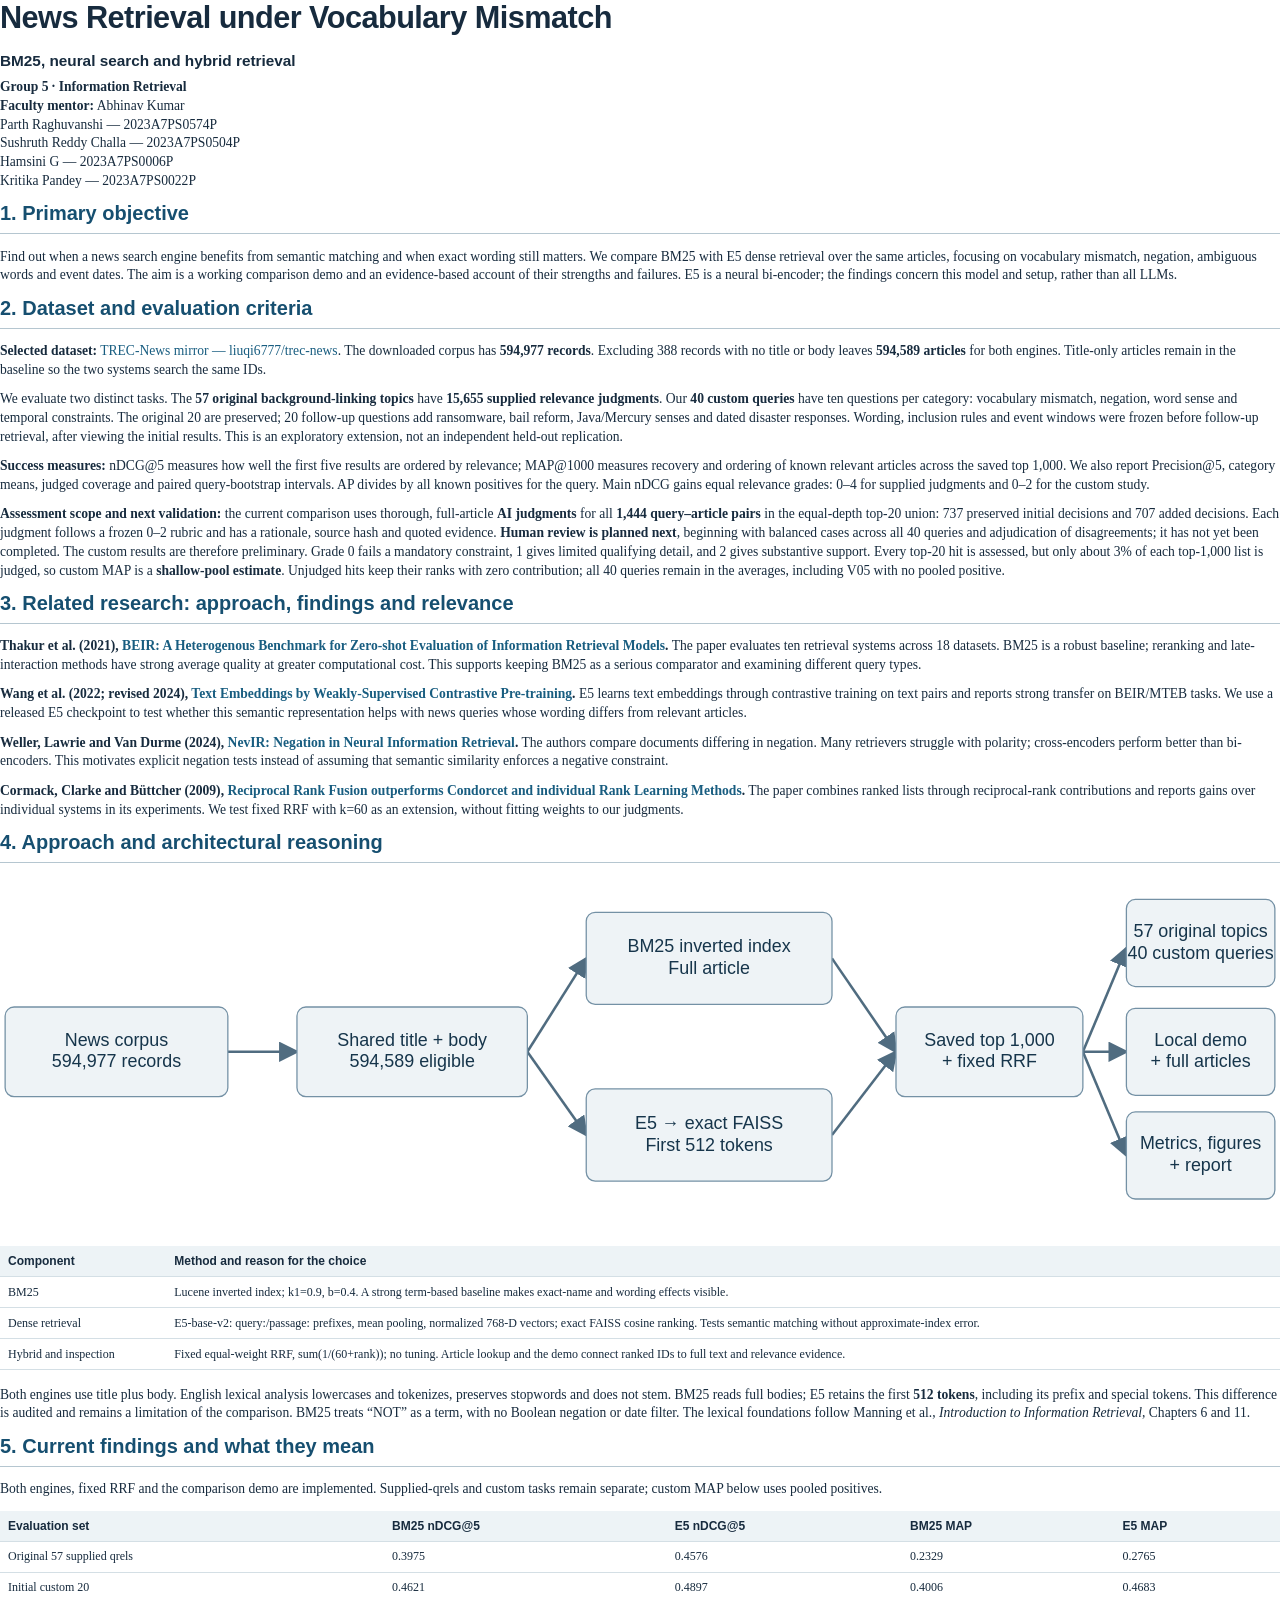
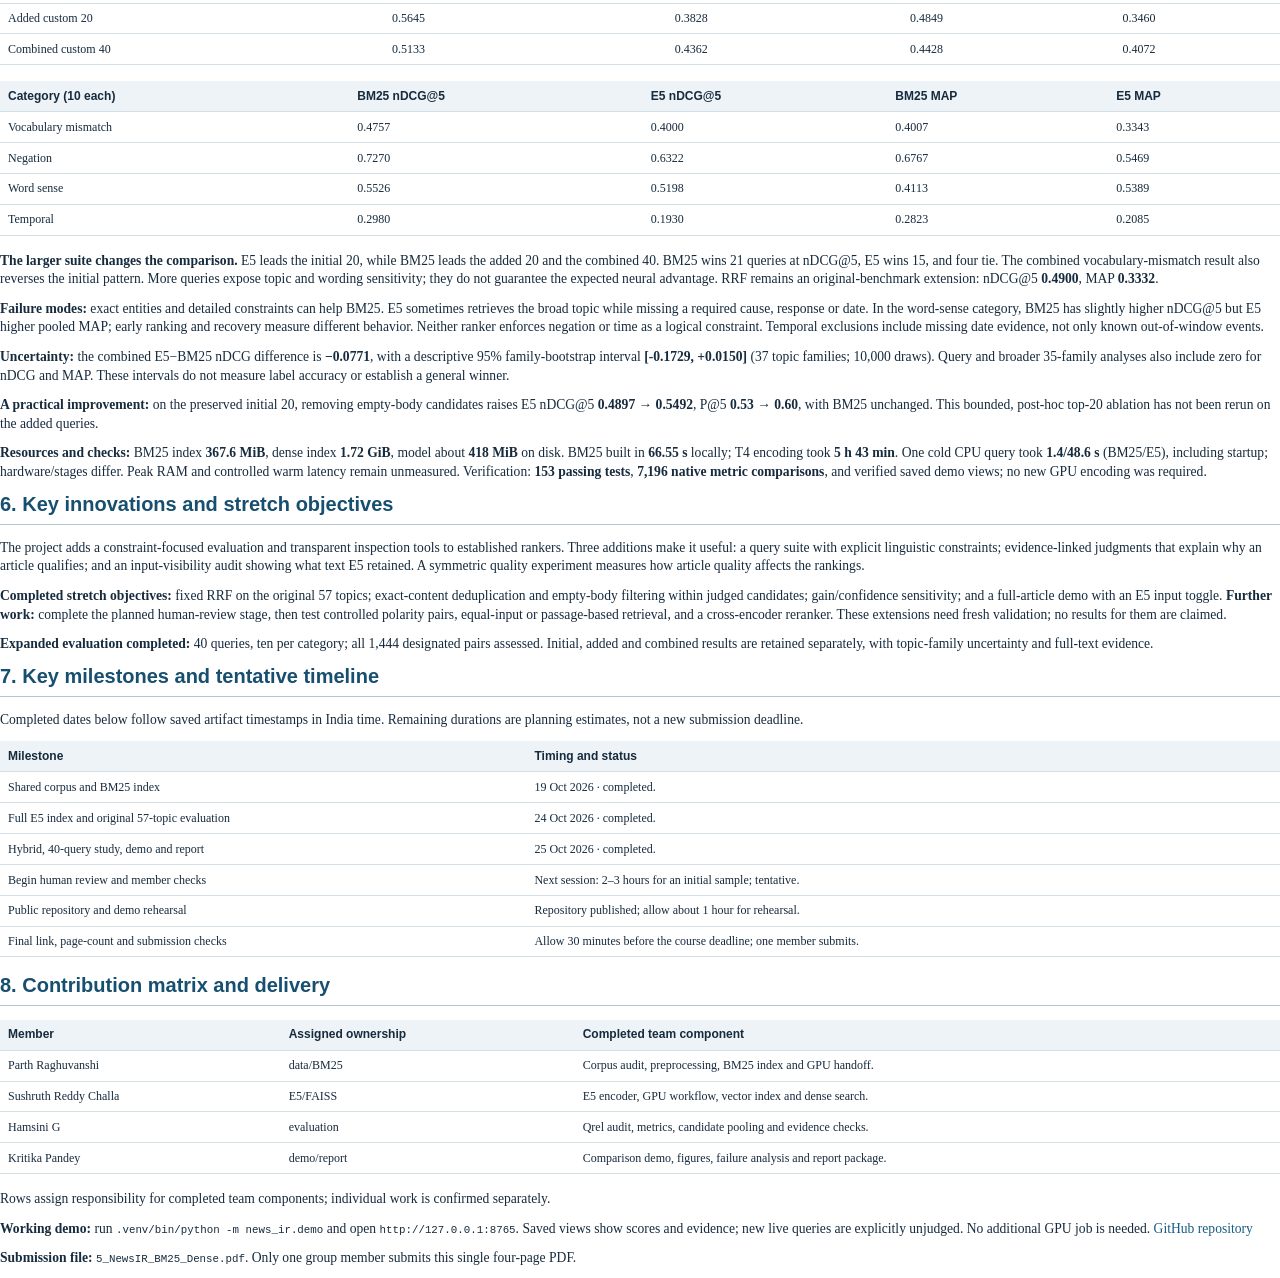
==== deliverables/5_NewsIR_BM25_Dense.html @ a0e0fa39 "Publish final submission snapshot" ====
<!doctype html><html lang="en"><head><meta charset="utf-8"><title>5_NewsIR_BM25_Dense</title><style>@page{size:A4;margin:15mm 16mm 16mm}*{box-sizing:border-box}body{margin:0;color:#172b3e;font:10.3pt/1.38 Georgia,"Times New Roman",serif}h1,h2,h3,h4,th,.meta{font-family:Arial,sans-serif}h1{font-size:23pt;line-height:1.12;margin:0 0 12pt;letter-spacing:-.4pt}h2{font-size:15pt;line-height:1.2;margin:0 0 10pt;padding-bottom:6pt;border-bottom:1pt solid #b5c6d0;color:#164f70}h3{font-size:11.5pt;margin:12pt 0 5pt}p{margin:0 0 8pt}table{border-collapse:collapse;width:100%;font-size:9pt;margin:9pt 0 12pt;break-inside:auto}th,td{text-align:left;vertical-align:top;padding:5pt 6pt;border-bottom:.5pt solid #d4dfe5}th{background:#edf3f6;font-weight:700}tr{break-inside:avoid}thead{display:table-header-group}ul,ol{padding-left:17pt;margin:5pt 0 10pt}li{margin:0 0 5pt}a{color:#185d80;overflow-wrap:anywhere;text-decoration:none}code{font:8.1pt/1.4 Menlo,monospace;overflow-wrap:anywhere}pre{white-space:pre-wrap;padding:8pt;background:#f1f4f6;overflow-wrap:anywhere}blockquote{margin:8pt 0;padding:4pt 10pt;border-left:2pt solid #acbfc9;color:#425768}img{display:block;max-width:100%;max-height:75mm;object-fit:contain;margin:10pt auto}section.page{break-after:page}section.page:last-child{break-after:auto}.meta{font-size:9pt;color:#4e6574;padding:7pt 0 12pt}.notice{background:#fff3db;border-left:3pt solid #c18b2f;padding:8pt 10pt;margin:9pt 0;font:9.2pt/1.4 Arial,sans-serif}.compact{font-size:10.2pt}.compact table{font-size:9pt}.architecture{width:100%;margin:12pt 0}strong{font-weight:bold}small{font-size:8pt}.caption{font-size:8.5pt;color:#506775} .query-page table{font-size:8.8pt}.query-page td:first-child{width:8%}.query-page td:nth-child(2){width:46%}.query-page td:nth-child(3){width:46%}</style></head><body class="compact"><section class="page"><h1>News Retrieval under Vocabulary Mismatch</h1>
<h3>BM25, neural search and hybrid retrieval</h3>
<p><strong>Group 5 · Information Retrieval</strong><br />
<strong>Faculty mentor:</strong> Abhinav Kumar<br />
Parth Raghuvanshi — 2023A7PS0574P<br>Sushruth Reddy Challa — 2023A7PS0504P<br>Hamsini G — 2023A7PS0006P<br>Kritika Pandey — 2023A7PS0022P</p>
<h2>1. Primary objective</h2>
<p>Find out when a news search engine benefits from semantic matching and when exact wording still matters. We compare BM25 with E5 dense retrieval over the same articles, focusing on vocabulary mismatch, negation, ambiguous words and event dates. The aim is a working comparison demo and an evidence-based account of their strengths and failures. E5 is a neural bi-encoder; the findings concern this model and setup, rather than all LLMs.</p>
<h2>2. Dataset and evaluation criteria</h2>
<p><strong>Selected dataset:</strong> <a href="https://huggingface.co/datasets/liuqi6777/trec-news">TREC-News mirror — liuqi6777/trec-news</a>. The downloaded corpus has <strong>594,977 records</strong>. Excluding 388 records with no title or body leaves <strong>594,589 articles</strong> for both engines. Title-only articles remain in the baseline so the two systems search the same IDs.</p>
<p>We evaluate two distinct tasks. The <strong>57 original background-linking topics</strong> have <strong>15,655 supplied relevance judgments</strong>. Our <strong>40 custom queries</strong> have ten questions per category: vocabulary mismatch, negation, word sense and temporal constraints. The original 20 are preserved; 20 follow-up questions add ransomware, bail reform, Java/Mercury senses and dated disaster responses. Wording, inclusion rules and event windows were frozen before follow-up retrieval, after viewing the initial results. This is an exploratory extension, not an independent held-out replication.</p>
<p><strong>Success measures:</strong> nDCG@5 measures how well the first five results are ordered by relevance; MAP@1000 measures recovery and ordering of known relevant articles across the saved top 1,000. We also report Precision@5, category means, judged coverage and paired query-bootstrap intervals. AP divides by all known positives for the query. Main nDCG gains equal relevance grades: 0–4 for supplied judgments and 0–2 for the custom study.</p>
<p><strong>Assessment scope and next validation:</strong> the current comparison uses thorough, full-article <strong>AI judgments</strong> for all <strong>1,444 query–article pairs</strong> in the equal-depth top-20 union: 737 preserved initial decisions and 707 added decisions. Each judgment follows a frozen 0–2 rubric and has a rationale, source hash and quoted evidence. <strong>Human review is planned next</strong>, beginning with balanced cases across all 40 queries and adjudication of disagreements; it has not yet been completed. The custom results are therefore preliminary. Grade 0 fails a mandatory constraint, 1 gives limited qualifying detail, and 2 gives substantive support. Every top-20 hit is assessed, but only about 3% of each top-1,000 list is judged, so custom MAP is a <strong>shallow-pool estimate</strong>. Unjudged hits keep their ranks with zero contribution; all 40 queries remain in the averages, including V05 with no pooled positive.</p>
</section><section class="page"><h2>3. Related research: approach, findings and relevance</h2>
<p><strong>Thakur et al. (2021), <a href="https://arxiv.org/abs/2104.08663">BEIR: A Heterogenous Benchmark for Zero-shot Evaluation of Information Retrieval Models</a>.</strong> The paper evaluates ten retrieval systems across 18 datasets. BM25 is a robust baseline; reranking and late-interaction methods have strong average quality at greater computational cost. This supports keeping BM25 as a serious comparator and examining different query types.</p>
<p><strong>Wang et al. (2022; revised 2024), <a href="https://arxiv.org/abs/2212.03533">Text Embeddings by Weakly-Supervised Contrastive Pre-training</a>.</strong> E5 learns text embeddings through contrastive training on text pairs and reports strong transfer on BEIR/MTEB tasks. We use a released E5 checkpoint to test whether this semantic representation helps with news queries whose wording differs from relevant articles.</p>
<p><strong>Weller, Lawrie and Van Durme (2024), <a href="https://aclanthology.org/2024.eacl-long.139/">NevIR: Negation in Neural Information Retrieval</a>.</strong> The authors compare documents differing in negation. Many retrievers struggle with polarity; cross-encoders perform better than bi-encoders. This motivates explicit negation tests instead of assuming that semantic similarity enforces a negative constraint.</p>
<p><strong>Cormack, Clarke and Büttcher (2009), <a href="https://cormack.uwaterloo.ca/cormacksigir09-rrf.pdf">Reciprocal Rank Fusion outperforms Condorcet and individual Rank Learning Methods</a>.</strong> The paper combines ranked lists through reciprocal-rank contributions and reports gains over individual systems in its experiments. We test fixed RRF with k=60 as an extension, without fitting weights to our judgments.</p>
<h2>4. Approach and architectural reasoning</h2>
<div class="architecture"><svg xmlns="http://www.w3.org/2000/svg" viewBox="0 0 1000 270" role="img" aria-label="Shared corpus to BM25 and E5, saved runs, evaluation, demo and reports"><defs><marker id="a" markerWidth="8" markerHeight="8" refX="7" refY="4" orient="auto"><path d="M0 0L8 4L0 8" fill="#506c80"/></marker></defs><g font-family="Arial,sans-serif" font-size="14" fill="#16354b"><line x1="178" y1="135" x2="232" y2="135" stroke="#506c80" stroke-width="2" marker-end="url(#a)"/><line x1="412" y1="135" x2="458" y2="62" stroke="#506c80" stroke-width="2" marker-end="url(#a)"/><line x1="412" y1="135" x2="458" y2="200" stroke="#506c80" stroke-width="2" marker-end="url(#a)"/><line x1="650" y1="62" x2="700" y2="135" stroke="#506c80" stroke-width="2" marker-end="url(#a)"/><line x1="650" y1="200" x2="700" y2="135" stroke="#506c80" stroke-width="2" marker-end="url(#a)"/><line x1="846" y1="135" x2="880" y2="54" stroke="#506c80" stroke-width="2" marker-end="url(#a)"/><line x1="846" y1="135" x2="880" y2="135" stroke="#506c80" stroke-width="2" marker-end="url(#a)"/><line x1="846" y1="135" x2="880" y2="216" stroke="#506c80" stroke-width="2" marker-end="url(#a)"/><rect x="4" y="100" width="174" height="70" rx="7" fill="#eef3f6" stroke="#7491a5"/><text x="91.0" y="126.5" text-anchor="middle" dominant-baseline="middle">News corpus</text><text x="91.0" y="143.5" text-anchor="middle" dominant-baseline="middle">594,977 records</text><rect x="232" y="100" width="180" height="70" rx="7" fill="#eef3f6" stroke="#7491a5"/><text x="322.0" y="126.5" text-anchor="middle" dominant-baseline="middle">Shared title + body</text><text x="322.0" y="143.5" text-anchor="middle" dominant-baseline="middle">594,589 eligible</text><rect x="458" y="26" width="192" height="72" rx="7" fill="#eef3f6" stroke="#7491a5"/><text x="554.0" y="53.5" text-anchor="middle" dominant-baseline="middle">BM25 inverted index</text><text x="554.0" y="70.5" text-anchor="middle" dominant-baseline="middle">Full article</text><rect x="458" y="164" width="192" height="72" rx="7" fill="#eef3f6" stroke="#7491a5"/><text x="554.0" y="191.5" text-anchor="middle" dominant-baseline="middle">E5 → exact FAISS</text><text x="554.0" y="208.5" text-anchor="middle" dominant-baseline="middle">First 512 tokens</text><rect x="700" y="100" width="146" height="70" rx="7" fill="#eef3f6" stroke="#7491a5"/><text x="773.0" y="126.5" text-anchor="middle" dominant-baseline="middle">Saved top 1,000</text><text x="773.0" y="143.5" text-anchor="middle" dominant-baseline="middle">+ fixed RRF</text><rect x="880" y="16" width="116" height="68" rx="7" fill="#eef3f6" stroke="#7491a5"/><text x="938.0" y="41.5" text-anchor="middle" dominant-baseline="middle">57 original topics</text><text x="938.0" y="58.5" text-anchor="middle" dominant-baseline="middle">40 custom queries</text><rect x="880" y="101" width="116" height="68" rx="7" fill="#eef3f6" stroke="#7491a5"/><text x="938.0" y="126.5" text-anchor="middle" dominant-baseline="middle">Local demo</text><text x="938.0" y="143.5" text-anchor="middle" dominant-baseline="middle">+ full articles</text><rect x="880" y="182" width="116" height="68" rx="7" fill="#eef3f6" stroke="#7491a5"/><text x="938.0" y="207.5" text-anchor="middle" dominant-baseline="middle">Metrics, figures</text><text x="938.0" y="224.5" text-anchor="middle" dominant-baseline="middle">+ report</text></g></svg></div>
<table>
<thead>
<tr>
<th>Component</th>
<th>Method and reason for the choice</th>
</tr>
</thead>
<tbody>
<tr>
<td>BM25</td>
<td>Lucene inverted index; k1=0.9, b=0.4. A strong term-based baseline makes exact-name and wording effects visible.</td>
</tr>
<tr>
<td>Dense retrieval</td>
<td>E5-base-v2: query:/passage: prefixes, mean pooling, normalized 768-D vectors; exact FAISS cosine ranking. Tests semantic matching without approximate-index error.</td>
</tr>
<tr>
<td>Hybrid and inspection</td>
<td>Fixed equal-weight RRF, sum(1/(60+rank)); no tuning. Article lookup and the demo connect ranked IDs to full text and relevance evidence.</td>
</tr>
</tbody>
</table>
<p>Both engines use title plus body. English lexical analysis lowercases and tokenizes, preserves stopwords and does not stem. BM25 reads full bodies; E5 retains the first <strong>512 tokens</strong>, including its prefix and special tokens. This difference is audited and remains a limitation of the comparison. BM25 treats “NOT” as a term, with no Boolean negation or date filter. The lexical foundations follow Manning et al., <em>Introduction to Information Retrieval</em>, Chapters 6 and 11.</p>
</section><section class="page"><h2>5. Current findings and what they mean</h2>
<p>Both engines, fixed RRF and the comparison demo are implemented. Supplied-qrels and custom tasks remain separate; custom MAP below uses pooled positives.</p>
<table>
<thead>
<tr>
<th>Evaluation set</th>
<th>BM25 nDCG@5</th>
<th>E5 nDCG@5</th>
<th>BM25 MAP</th>
<th>E5 MAP</th>
</tr>
</thead>
<tbody>
<tr>
<td>Original 57 supplied qrels</td>
<td>0.3975</td>
<td>0.4576</td>
<td>0.2329</td>
<td>0.2765</td>
</tr>
<tr>
<td>Initial custom 20</td>
<td>0.4621</td>
<td>0.4897</td>
<td>0.4006</td>
<td>0.4683</td>
</tr>
<tr>
<td>Added custom 20</td>
<td>0.5645</td>
<td>0.3828</td>
<td>0.4849</td>
<td>0.3460</td>
</tr>
<tr>
<td>Combined custom 40</td>
<td>0.5133</td>
<td>0.4362</td>
<td>0.4428</td>
<td>0.4072</td>
</tr>
</tbody>
</table>
<table>
<thead>
<tr>
<th>Category (10 each)</th>
<th>BM25 nDCG@5</th>
<th>E5 nDCG@5</th>
<th>BM25 MAP</th>
<th>E5 MAP</th>
</tr>
</thead>
<tbody>
<tr>
<td>Vocabulary mismatch</td>
<td>0.4757</td>
<td>0.4000</td>
<td>0.4007</td>
<td>0.3343</td>
</tr>
<tr>
<td>Negation</td>
<td>0.7270</td>
<td>0.6322</td>
<td>0.6767</td>
<td>0.5469</td>
</tr>
<tr>
<td>Word sense</td>
<td>0.5526</td>
<td>0.5198</td>
<td>0.4113</td>
<td>0.5389</td>
</tr>
<tr>
<td>Temporal</td>
<td>0.2980</td>
<td>0.1930</td>
<td>0.2823</td>
<td>0.2085</td>
</tr>
</tbody>
</table>
<p><strong>The larger suite changes the comparison.</strong> E5 leads the initial 20, while BM25 leads the added 20 and the combined 40. BM25 wins 21 queries at nDCG@5, E5 wins 15, and four tie. The combined vocabulary-mismatch result also reverses the initial pattern. More queries expose topic and wording sensitivity; they do not guarantee the expected neural advantage. RRF remains an original-benchmark extension: nDCG@5 <strong>0.4900</strong>, MAP <strong>0.3332</strong>.</p>
<p><strong>Failure modes:</strong> exact entities and detailed constraints can help BM25. E5 sometimes retrieves the broad topic while missing a required cause, response or date. In the word-sense category, BM25 has slightly higher nDCG@5 but E5 higher pooled MAP; early ranking and recovery measure different behavior. Neither ranker enforces negation or time as a logical constraint. Temporal exclusions include missing date evidence, not only known out-of-window events.</p>
<p><strong>Uncertainty:</strong> the combined E5−BM25 nDCG difference is <strong>−0.0771</strong>, with a descriptive 95% family-bootstrap interval <strong>[-0.1729, +0.0150]</strong> (37 topic families; 10,000 draws). Query and broader 35-family analyses also include zero for nDCG and MAP. These intervals do not measure label accuracy or establish a general winner.</p>
<p><strong>A practical improvement:</strong> on the preserved initial 20, removing empty-body candidates raises E5 nDCG@5 <strong>0.4897 → 0.5492</strong>, P@5 <strong>0.53 → 0.60</strong>, with BM25 unchanged. This bounded, post-hoc top-20 ablation has not been rerun on the added queries.</p>
<p><strong>Resources and checks:</strong> BM25 index <strong>367.6 MiB</strong>, dense index <strong>1.72 GiB</strong>, model about <strong>418 MiB</strong> on disk. BM25 built in <strong>66.55 s</strong> locally; T4 encoding took <strong>5 h 43 min</strong>. One cold CPU query took <strong>1.4/48.6 s</strong> (BM25/E5), including startup; hardware/stages differ. Peak RAM and controlled warm latency remain unmeasured. Verification: <strong>153 passing tests</strong>, <strong>7,196 native metric comparisons</strong>, and verified saved demo views; no new GPU encoding was required.</p>
</section><section class="page"><h2>6. Key innovations and stretch objectives</h2>
<p>The project adds a constraint-focused evaluation and transparent inspection tools to established rankers. Three additions make it useful: a query suite with explicit linguistic constraints; evidence-linked judgments that explain why an article qualifies; and an input-visibility audit showing what text E5 retained. A symmetric quality experiment measures how article quality affects the rankings.</p>
<p><strong>Completed stretch objectives:</strong> fixed RRF on the original 57 topics; exact-content deduplication and empty-body filtering within judged candidates; gain/confidence sensitivity; and a full-article demo with an E5 input toggle. <strong>Further work:</strong> complete the planned human-review stage, then test controlled polarity pairs, equal-input or passage-based retrieval, and a cross-encoder reranker. These extensions need fresh validation; no results for them are claimed.</p>
<p><strong>Expanded evaluation completed:</strong> 40 queries, ten per category; all 1,444 designated pairs assessed. Initial, added and combined results are retained separately, with topic-family uncertainty and full-text evidence.</p>
<h2>7. Key milestones and tentative timeline</h2>
<p>Completed dates below follow saved artifact timestamps in India time. Remaining durations are planning estimates, not a new submission deadline.</p>
<table>
<thead>
<tr>
<th>Milestone</th>
<th>Timing and status</th>
</tr>
</thead>
<tbody>
<tr>
<td>Shared corpus and BM25 index</td>
<td>19 Oct 2026 · completed.</td>
</tr>
<tr>
<td>Full E5 index and original 57-topic evaluation</td>
<td>24 Oct 2026 · completed.</td>
</tr>
<tr>
<td>Hybrid, 40-query study, demo and report</td>
<td>25 Oct 2026 · completed.</td>
</tr>
<tr>
<td>Begin human review and member checks</td>
<td>Next session: 2–3 hours for an initial sample; tentative.</td>
</tr>
<tr>
<td>Public repository and demo rehearsal</td>
<td>Repository published; allow about 1 hour for rehearsal.</td>
</tr>
<tr>
<td>Final link, page-count and submission checks</td>
<td>Allow 30 minutes before the course deadline; one member submits.</td>
</tr>
</tbody>
</table>
<h2>8. Contribution matrix and delivery</h2>
<table>
<thead>
<tr>
<th>Member</th>
<th>Assigned ownership</th>
<th>Completed team component</th>
</tr>
</thead>
<tbody>
<tr>
<td>Parth Raghuvanshi</td>
<td>data/BM25</td>
<td>Corpus audit, preprocessing, BM25 index and GPU handoff.</td>
</tr>
<tr>
<td>Sushruth Reddy Challa</td>
<td>E5/FAISS</td>
<td>E5 encoder, GPU workflow, vector index and dense search.</td>
</tr>
<tr>
<td>Hamsini G</td>
<td>evaluation</td>
<td>Qrel audit, metrics, candidate pooling and evidence checks.</td>
</tr>
<tr>
<td>Kritika Pandey</td>
<td>demo/report</td>
<td>Comparison demo, figures, failure analysis and report package.</td>
</tr>
</tbody>
</table>
<p>Rows assign responsibility for completed team components; individual work is confirmed separately.</p>
<p><strong>Working demo:</strong> run <code>.venv/bin/python -m news_ir.demo</code> and open <code>http://127.0.0.1:8765</code>. Saved views show scores and evidence; new live queries are explicitly unjudged. No additional GPU job is needed. <a href="https://github.com/parthRag/news-ir-bm25-dense-final">GitHub repository</a></p>
<p><strong>Submission file:</strong> <code>5_NewsIR_BM25_Dense.pdf</code>. Only one group member submits this single four-page PDF.</p>
</section></body></html>
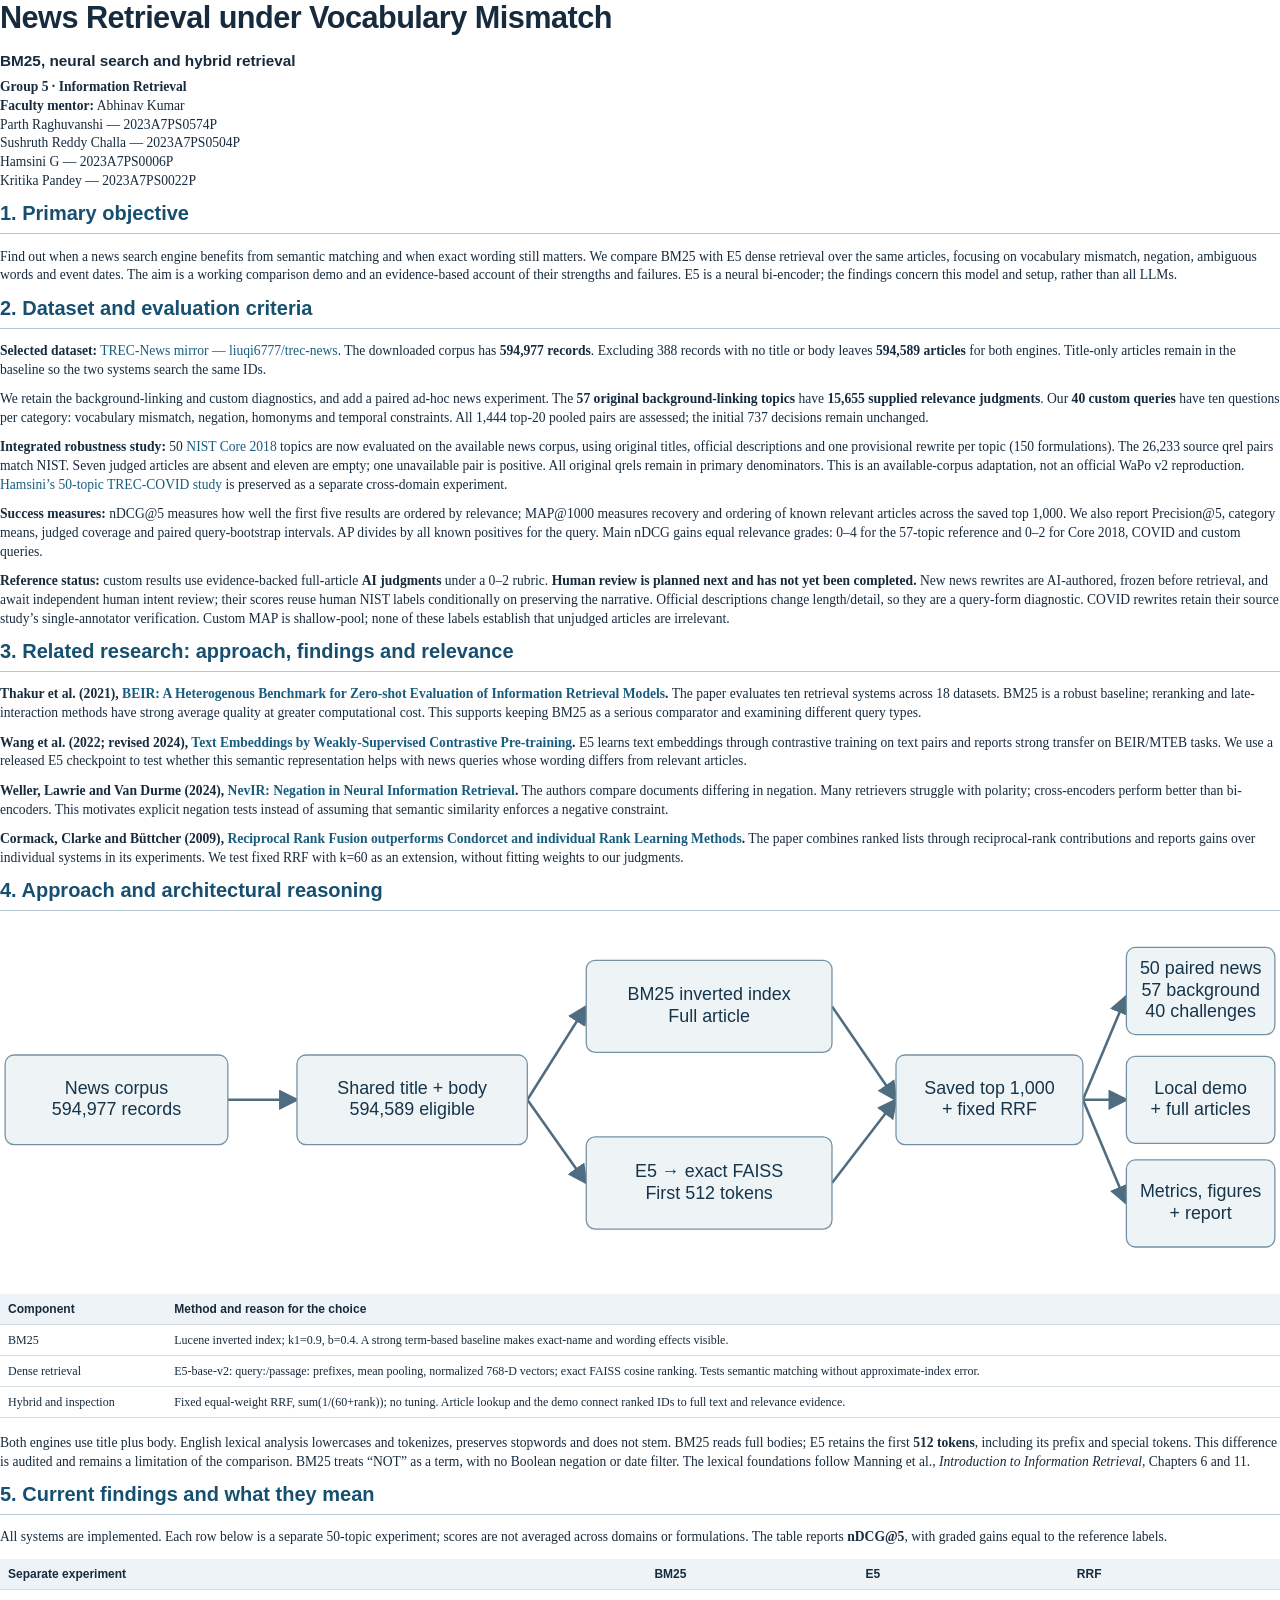
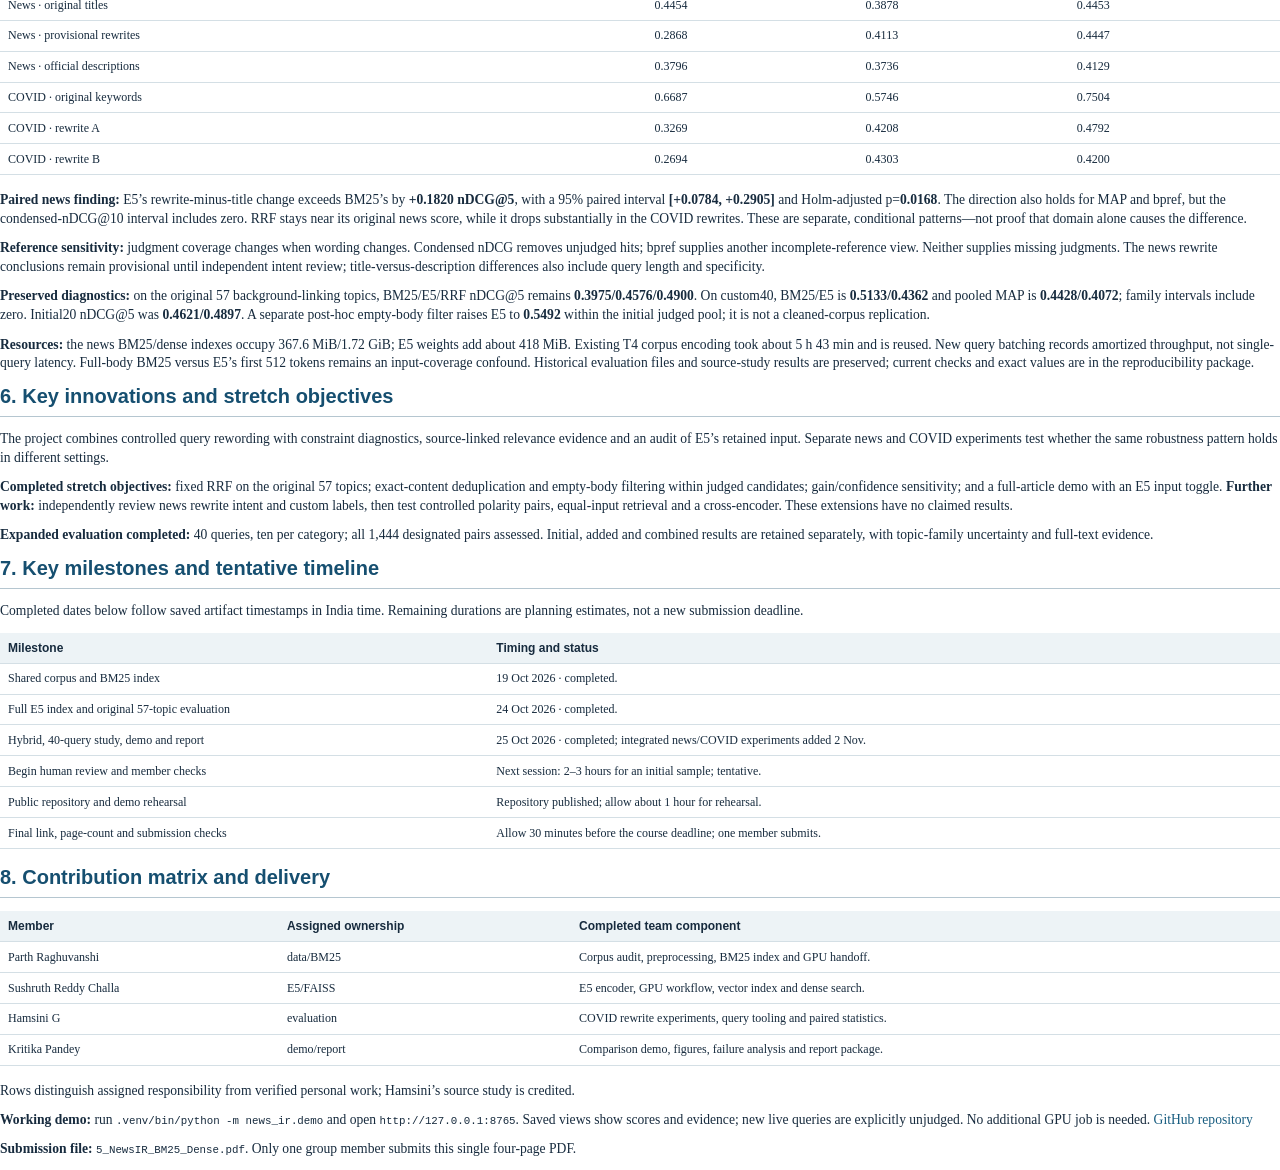
==== commit 8309ea5f: "Integrate Hamsini's controlled-rewrite study and news robustness experiments Preserve the source stu" ====
--- a/deliverables/5_NewsIR_BM25_Dense.html
+++ b/deliverables/5_NewsIR_BM25_Dense.html
@@ -7,16 +7,17 @@
 <p>Find out when a news search engine benefits from semantic matching and when exact wording still matters. We compare BM25 with E5 dense retrieval over the same articles, focusing on vocabulary mismatch, negation, ambiguous words and event dates. The aim is a working comparison demo and an evidence-based account of their strengths and failures. E5 is a neural bi-encoder; the findings concern this model and setup, rather than all LLMs.</p>
 <h2>2. Dataset and evaluation criteria</h2>
 <p><strong>Selected dataset:</strong> <a href="https://huggingface.co/datasets/liuqi6777/trec-news">TREC-News mirror — liuqi6777/trec-news</a>. The downloaded corpus has <strong>594,977 records</strong>. Excluding 388 records with no title or body leaves <strong>594,589 articles</strong> for both engines. Title-only articles remain in the baseline so the two systems search the same IDs.</p>
-<p>We evaluate two distinct tasks. The <strong>57 original background-linking topics</strong> have <strong>15,655 supplied relevance judgments</strong>. Our <strong>40 custom queries</strong> have ten questions per category: vocabulary mismatch, negation, word sense and temporal constraints. The original 20 are preserved; 20 follow-up questions add ransomware, bail reform, Java/Mercury senses and dated disaster responses. Wording, inclusion rules and event windows were frozen before follow-up retrieval, after viewing the initial results. This is an exploratory extension, not an independent held-out replication.</p>
-<p><strong>Success measures:</strong> nDCG@5 measures how well the first five results are ordered by relevance; MAP@1000 measures recovery and ordering of known relevant articles across the saved top 1,000. We also report Precision@5, category means, judged coverage and paired query-bootstrap intervals. AP divides by all known positives for the query. Main nDCG gains equal relevance grades: 0–4 for supplied judgments and 0–2 for the custom study.</p>
-<p><strong>Assessment scope and next validation:</strong> the current comparison uses thorough, full-article <strong>AI judgments</strong> for all <strong>1,444 query–article pairs</strong> in the equal-depth top-20 union: 737 preserved initial decisions and 707 added decisions. Each judgment follows a frozen 0–2 rubric and has a rationale, source hash and quoted evidence. <strong>Human review is planned next</strong>, beginning with balanced cases across all 40 queries and adjudication of disagreements; it has not yet been completed. The custom results are therefore preliminary. Grade 0 fails a mandatory constraint, 1 gives limited qualifying detail, and 2 gives substantive support. Every top-20 hit is assessed, but only about 3% of each top-1,000 list is judged, so custom MAP is a <strong>shallow-pool estimate</strong>. Unjudged hits keep their ranks with zero contribution; all 40 queries remain in the averages, including V05 with no pooled positive.</p>
+<p>We retain the background-linking and custom diagnostics, and add a paired ad-hoc news experiment. The <strong>57 original background-linking topics</strong> have <strong>15,655 supplied relevance judgments</strong>. Our <strong>40 custom queries</strong> have ten questions per category: vocabulary mismatch, negation, homonyms and temporal constraints. All 1,444 top-20 pooled pairs are assessed; the initial 737 decisions remain unchanged.</p>
+<p><strong>Integrated robustness study:</strong> 50 <a href="https://trec.nist.gov/data/core2018.html">NIST Core 2018</a> topics are now evaluated on the available news corpus, using original titles, official descriptions and one provisional rewrite per topic (150 formulations). The 26,233 source qrel pairs match NIST. Seven judged articles are absent and eleven are empty; one unavailable pair is positive. All original qrels remain in primary denominators. This is an available-corpus adaptation, not an official WaPo v2 reproduction. <a href="https://github.com/HamsiniGururaj/robust-news-retrieval">Hamsini’s 50-topic TREC-COVID study</a> is preserved as a separate cross-domain experiment.</p>
+<p><strong>Success measures:</strong> nDCG@5 measures how well the first five results are ordered by relevance; MAP@1000 measures recovery and ordering of known relevant articles across the saved top 1,000. We also report Precision@5, category means, judged coverage and paired query-bootstrap intervals. AP divides by all known positives for the query. Main nDCG gains equal relevance grades: 0–4 for the 57-topic reference and 0–2 for Core 2018, COVID and custom queries.</p>
+<p><strong>Reference status:</strong> custom results use evidence-backed full-article <strong>AI judgments</strong> under a 0–2 rubric. <strong>Human review is planned next and has not yet been completed.</strong> New news rewrites are AI-authored, frozen before retrieval, and await independent human intent review; their scores reuse human NIST labels conditionally on preserving the narrative. Official descriptions change length/detail, so they are a query-form diagnostic. COVID rewrites retain their source study’s single-annotator verification. Custom MAP is shallow-pool; none of these labels establish that unjudged articles are irrelevant.</p>
 </section><section class="page"><h2>3. Related research: approach, findings and relevance</h2>
 <p><strong>Thakur et al. (2021), <a href="https://arxiv.org/abs/2104.08663">BEIR: A Heterogenous Benchmark for Zero-shot Evaluation of Information Retrieval Models</a>.</strong> The paper evaluates ten retrieval systems across 18 datasets. BM25 is a robust baseline; reranking and late-interaction methods have strong average quality at greater computational cost. This supports keeping BM25 as a serious comparator and examining different query types.</p>
 <p><strong>Wang et al. (2022; revised 2024), <a href="https://arxiv.org/abs/2212.03533">Text Embeddings by Weakly-Supervised Contrastive Pre-training</a>.</strong> E5 learns text embeddings through contrastive training on text pairs and reports strong transfer on BEIR/MTEB tasks. We use a released E5 checkpoint to test whether this semantic representation helps with news queries whose wording differs from relevant articles.</p>
 <p><strong>Weller, Lawrie and Van Durme (2024), <a href="https://aclanthology.org/2024.eacl-long.139/">NevIR: Negation in Neural Information Retrieval</a>.</strong> The authors compare documents differing in negation. Many retrievers struggle with polarity; cross-encoders perform better than bi-encoders. This motivates explicit negation tests instead of assuming that semantic similarity enforces a negative constraint.</p>
 <p><strong>Cormack, Clarke and Büttcher (2009), <a href="https://cormack.uwaterloo.ca/cormacksigir09-rrf.pdf">Reciprocal Rank Fusion outperforms Condorcet and individual Rank Learning Methods</a>.</strong> The paper combines ranked lists through reciprocal-rank contributions and reports gains over individual systems in its experiments. We test fixed RRF with k=60 as an extension, without fitting weights to our judgments.</p>
 <h2>4. Approach and architectural reasoning</h2>
-<div class="architecture"><svg xmlns="http://www.w3.org/2000/svg" viewBox="0 0 1000 270" role="img" aria-label="Shared corpus to BM25 and E5, saved runs, evaluation, demo and reports"><defs><marker id="a" markerWidth="8" markerHeight="8" refX="7" refY="4" orient="auto"><path d="M0 0L8 4L0 8" fill="#506c80"/></marker></defs><g font-family="Arial,sans-serif" font-size="14" fill="#16354b"><line x1="178" y1="135" x2="232" y2="135" stroke="#506c80" stroke-width="2" marker-end="url(#a)"/><line x1="412" y1="135" x2="458" y2="62" stroke="#506c80" stroke-width="2" marker-end="url(#a)"/><line x1="412" y1="135" x2="458" y2="200" stroke="#506c80" stroke-width="2" marker-end="url(#a)"/><line x1="650" y1="62" x2="700" y2="135" stroke="#506c80" stroke-width="2" marker-end="url(#a)"/><line x1="650" y1="200" x2="700" y2="135" stroke="#506c80" stroke-width="2" marker-end="url(#a)"/><line x1="846" y1="135" x2="880" y2="54" stroke="#506c80" stroke-width="2" marker-end="url(#a)"/><line x1="846" y1="135" x2="880" y2="135" stroke="#506c80" stroke-width="2" marker-end="url(#a)"/><line x1="846" y1="135" x2="880" y2="216" stroke="#506c80" stroke-width="2" marker-end="url(#a)"/><rect x="4" y="100" width="174" height="70" rx="7" fill="#eef3f6" stroke="#7491a5"/><text x="91.0" y="126.5" text-anchor="middle" dominant-baseline="middle">News corpus</text><text x="91.0" y="143.5" text-anchor="middle" dominant-baseline="middle">594,977 records</text><rect x="232" y="100" width="180" height="70" rx="7" fill="#eef3f6" stroke="#7491a5"/><text x="322.0" y="126.5" text-anchor="middle" dominant-baseline="middle">Shared title + body</text><text x="322.0" y="143.5" text-anchor="middle" dominant-baseline="middle">594,589 eligible</text><rect x="458" y="26" width="192" height="72" rx="7" fill="#eef3f6" stroke="#7491a5"/><text x="554.0" y="53.5" text-anchor="middle" dominant-baseline="middle">BM25 inverted index</text><text x="554.0" y="70.5" text-anchor="middle" dominant-baseline="middle">Full article</text><rect x="458" y="164" width="192" height="72" rx="7" fill="#eef3f6" stroke="#7491a5"/><text x="554.0" y="191.5" text-anchor="middle" dominant-baseline="middle">E5 → exact FAISS</text><text x="554.0" y="208.5" text-anchor="middle" dominant-baseline="middle">First 512 tokens</text><rect x="700" y="100" width="146" height="70" rx="7" fill="#eef3f6" stroke="#7491a5"/><text x="773.0" y="126.5" text-anchor="middle" dominant-baseline="middle">Saved top 1,000</text><text x="773.0" y="143.5" text-anchor="middle" dominant-baseline="middle">+ fixed RRF</text><rect x="880" y="16" width="116" height="68" rx="7" fill="#eef3f6" stroke="#7491a5"/><text x="938.0" y="41.5" text-anchor="middle" dominant-baseline="middle">57 original topics</text><text x="938.0" y="58.5" text-anchor="middle" dominant-baseline="middle">40 custom queries</text><rect x="880" y="101" width="116" height="68" rx="7" fill="#eef3f6" stroke="#7491a5"/><text x="938.0" y="126.5" text-anchor="middle" dominant-baseline="middle">Local demo</text><text x="938.0" y="143.5" text-anchor="middle" dominant-baseline="middle">+ full articles</text><rect x="880" y="182" width="116" height="68" rx="7" fill="#eef3f6" stroke="#7491a5"/><text x="938.0" y="207.5" text-anchor="middle" dominant-baseline="middle">Metrics, figures</text><text x="938.0" y="224.5" text-anchor="middle" dominant-baseline="middle">+ report</text></g></svg></div>
+<div class="architecture"><svg xmlns="http://www.w3.org/2000/svg" viewBox="0 0 1000 270" role="img" aria-label="Shared corpus to BM25 and E5, saved runs, evaluation, demo and reports"><defs><marker id="a" markerWidth="8" markerHeight="8" refX="7" refY="4" orient="auto"><path d="M0 0L8 4L0 8" fill="#506c80"/></marker></defs><g font-family="Arial,sans-serif" font-size="14" fill="#16354b"><line x1="178" y1="135" x2="232" y2="135" stroke="#506c80" stroke-width="2" marker-end="url(#a)"/><line x1="412" y1="135" x2="458" y2="62" stroke="#506c80" stroke-width="2" marker-end="url(#a)"/><line x1="412" y1="135" x2="458" y2="200" stroke="#506c80" stroke-width="2" marker-end="url(#a)"/><line x1="650" y1="62" x2="700" y2="135" stroke="#506c80" stroke-width="2" marker-end="url(#a)"/><line x1="650" y1="200" x2="700" y2="135" stroke="#506c80" stroke-width="2" marker-end="url(#a)"/><line x1="846" y1="135" x2="880" y2="54" stroke="#506c80" stroke-width="2" marker-end="url(#a)"/><line x1="846" y1="135" x2="880" y2="135" stroke="#506c80" stroke-width="2" marker-end="url(#a)"/><line x1="846" y1="135" x2="880" y2="216" stroke="#506c80" stroke-width="2" marker-end="url(#a)"/><rect x="4" y="100" width="174" height="70" rx="7" fill="#eef3f6" stroke="#7491a5"/><text x="91.0" y="126.5" text-anchor="middle" dominant-baseline="middle">News corpus</text><text x="91.0" y="143.5" text-anchor="middle" dominant-baseline="middle">594,977 records</text><rect x="232" y="100" width="180" height="70" rx="7" fill="#eef3f6" stroke="#7491a5"/><text x="322.0" y="126.5" text-anchor="middle" dominant-baseline="middle">Shared title + body</text><text x="322.0" y="143.5" text-anchor="middle" dominant-baseline="middle">594,589 eligible</text><rect x="458" y="26" width="192" height="72" rx="7" fill="#eef3f6" stroke="#7491a5"/><text x="554.0" y="53.5" text-anchor="middle" dominant-baseline="middle">BM25 inverted index</text><text x="554.0" y="70.5" text-anchor="middle" dominant-baseline="middle">Full article</text><rect x="458" y="164" width="192" height="72" rx="7" fill="#eef3f6" stroke="#7491a5"/><text x="554.0" y="191.5" text-anchor="middle" dominant-baseline="middle">E5 → exact FAISS</text><text x="554.0" y="208.5" text-anchor="middle" dominant-baseline="middle">First 512 tokens</text><rect x="700" y="100" width="146" height="70" rx="7" fill="#eef3f6" stroke="#7491a5"/><text x="773.0" y="126.5" text-anchor="middle" dominant-baseline="middle">Saved top 1,000</text><text x="773.0" y="143.5" text-anchor="middle" dominant-baseline="middle">+ fixed RRF</text><rect x="880" y="16" width="116" height="68" rx="7" fill="#eef3f6" stroke="#7491a5"/><text x="938.0" y="33.0" text-anchor="middle" dominant-baseline="middle">50 paired news</text><text x="938.0" y="50.0" text-anchor="middle" dominant-baseline="middle">57 background</text><text x="938.0" y="67.0" text-anchor="middle" dominant-baseline="middle">40 challenges</text><rect x="880" y="101" width="116" height="68" rx="7" fill="#eef3f6" stroke="#7491a5"/><text x="938.0" y="126.5" text-anchor="middle" dominant-baseline="middle">Local demo</text><text x="938.0" y="143.5" text-anchor="middle" dominant-baseline="middle">+ full articles</text><rect x="880" y="182" width="116" height="68" rx="7" fill="#eef3f6" stroke="#7491a5"/><text x="938.0" y="207.5" text-anchor="middle" dominant-baseline="middle">Metrics, figures</text><text x="938.0" y="224.5" text-anchor="middle" dominant-baseline="middle">+ report</text></g></svg></div>
 <table>
 <thead>
 <tr>
@@ -41,97 +42,62 @@
 </table>
 <p>Both engines use title plus body. English lexical analysis lowercases and tokenizes, preserves stopwords and does not stem. BM25 reads full bodies; E5 retains the first <strong>512 tokens</strong>, including its prefix and special tokens. This difference is audited and remains a limitation of the comparison. BM25 treats “NOT” as a term, with no Boolean negation or date filter. The lexical foundations follow Manning et al., <em>Introduction to Information Retrieval</em>, Chapters 6 and 11.</p>
 </section><section class="page"><h2>5. Current findings and what they mean</h2>
-<p>Both engines, fixed RRF and the comparison demo are implemented. Supplied-qrels and custom tasks remain separate; custom MAP below uses pooled positives.</p>
+<p>All systems are implemented. Each row below is a separate 50-topic experiment; scores are not averaged across domains or formulations. The table reports <strong>nDCG@5</strong>, with graded gains equal to the reference labels.</p>
 <table>
 <thead>
 <tr>
-<th>Evaluation set</th>
-<th>BM25 nDCG@5</th>
-<th>E5 nDCG@5</th>
-<th>BM25 MAP</th>
-<th>E5 MAP</th>
+<th>Separate experiment</th>
+<th>BM25</th>
+<th>E5</th>
+<th>RRF</th>
 </tr>
 </thead>
 <tbody>
 <tr>
-<td>Original 57 supplied qrels</td>
-<td>0.3975</td>
-<td>0.4576</td>
-<td>0.2329</td>
-<td>0.2765</td>
+<td>News · original titles</td>
+<td>0.4454</td>
+<td>0.3878</td>
+<td>0.4453</td>
 </tr>
 <tr>
-<td>Initial custom 20</td>
-<td>0.4621</td>
-<td>0.4897</td>
-<td>0.4006</td>
-<td>0.4683</td>
+<td>News · provisional rewrites</td>
+<td>0.2868</td>
+<td>0.4113</td>
+<td>0.4447</td>
 </tr>
 <tr>
-<td>Added custom 20</td>
-<td>0.5645</td>
-<td>0.3828</td>
-<td>0.4849</td>
-<td>0.3460</td>
+<td>News · official descriptions</td>
+<td>0.3796</td>
+<td>0.3736</td>
+<td>0.4129</td>
 </tr>
 <tr>
-<td>Combined custom 40</td>
-<td>0.5133</td>
-<td>0.4362</td>
-<td>0.4428</td>
-<td>0.4072</td>
+<td>COVID · original keywords</td>
+<td>0.6687</td>
+<td>0.5746</td>
+<td>0.7504</td>
+</tr>
+<tr>
+<td>COVID · rewrite A</td>
+<td>0.3269</td>
+<td>0.4208</td>
+<td>0.4792</td>
+</tr>
+<tr>
+<td>COVID · rewrite B</td>
+<td>0.2694</td>
+<td>0.4303</td>
+<td>0.4200</td>
 </tr>
 </tbody>
 </table>
-<table>
-<thead>
-<tr>
-<th>Category (10 each)</th>
-<th>BM25 nDCG@5</th>
-<th>E5 nDCG@5</th>
-<th>BM25 MAP</th>
-<th>E5 MAP</th>
-</tr>
-</thead>
-<tbody>
-<tr>
-<td>Vocabulary mismatch</td>
-<td>0.4757</td>
-<td>0.4000</td>
-<td>0.4007</td>
-<td>0.3343</td>
-</tr>
-<tr>
-<td>Negation</td>
-<td>0.7270</td>
-<td>0.6322</td>
-<td>0.6767</td>
-<td>0.5469</td>
-</tr>
-<tr>
-<td>Word sense</td>
-<td>0.5526</td>
-<td>0.5198</td>
-<td>0.4113</td>
-<td>0.5389</td>
-</tr>
-<tr>
-<td>Temporal</td>
-<td>0.2980</td>
-<td>0.1930</td>
-<td>0.2823</td>
-<td>0.2085</td>
-</tr>
-</tbody>
-</table>
-<p><strong>The larger suite changes the comparison.</strong> E5 leads the initial 20, while BM25 leads the added 20 and the combined 40. BM25 wins 21 queries at nDCG@5, E5 wins 15, and four tie. The combined vocabulary-mismatch result also reverses the initial pattern. More queries expose topic and wording sensitivity; they do not guarantee the expected neural advantage. RRF remains an original-benchmark extension: nDCG@5 <strong>0.4900</strong>, MAP <strong>0.3332</strong>.</p>
-<p><strong>Failure modes:</strong> exact entities and detailed constraints can help BM25. E5 sometimes retrieves the broad topic while missing a required cause, response or date. In the word-sense category, BM25 has slightly higher nDCG@5 but E5 higher pooled MAP; early ranking and recovery measure different behavior. Neither ranker enforces negation or time as a logical constraint. Temporal exclusions include missing date evidence, not only known out-of-window events.</p>
-<p><strong>Uncertainty:</strong> the combined E5−BM25 nDCG difference is <strong>−0.0771</strong>, with a descriptive 95% family-bootstrap interval <strong>[-0.1729, +0.0150]</strong> (37 topic families; 10,000 draws). Query and broader 35-family analyses also include zero for nDCG and MAP. These intervals do not measure label accuracy or establish a general winner.</p>
-<p><strong>A practical improvement:</strong> on the preserved initial 20, removing empty-body candidates raises E5 nDCG@5 <strong>0.4897 → 0.5492</strong>, P@5 <strong>0.53 → 0.60</strong>, with BM25 unchanged. This bounded, post-hoc top-20 ablation has not been rerun on the added queries.</p>
-<p><strong>Resources and checks:</strong> BM25 index <strong>367.6 MiB</strong>, dense index <strong>1.72 GiB</strong>, model about <strong>418 MiB</strong> on disk. BM25 built in <strong>66.55 s</strong> locally; T4 encoding took <strong>5 h 43 min</strong>. One cold CPU query took <strong>1.4/48.6 s</strong> (BM25/E5), including startup; hardware/stages differ. Peak RAM and controlled warm latency remain unmeasured. Verification: <strong>153 passing tests</strong>, <strong>7,196 native metric comparisons</strong>, and verified saved demo views; no new GPU encoding was required.</p>
+<p><strong>Paired news finding:</strong> E5’s rewrite-minus-title change exceeds BM25’s by <strong>+0.1820 nDCG@5</strong>, with a 95% paired interval <strong>[+0.0784, +0.2905]</strong> and Holm-adjusted p=<strong>0.0168</strong>. The direction also holds for MAP and bpref, but the condensed-nDCG@10 interval includes zero. RRF stays near its original news score, while it drops substantially in the COVID rewrites. These are separate, conditional patterns—not proof that domain alone causes the difference.</p>
+<p><strong>Reference sensitivity:</strong> judgment coverage changes when wording changes. Condensed nDCG removes unjudged hits; bpref supplies another incomplete-reference view. Neither supplies missing judgments. The news rewrite conclusions remain provisional until independent intent review; title-versus-description differences also include query length and specificity.</p>
+<p><strong>Preserved diagnostics:</strong> on the original 57 background-linking topics, BM25/E5/RRF nDCG@5 remains <strong>0.3975/0.4576/0.4900</strong>. On custom40, BM25/E5 is <strong>0.5133/0.4362</strong> and pooled MAP is <strong>0.4428/0.4072</strong>; family intervals include zero. Initial20 nDCG@5 was <strong>0.4621/0.4897</strong>. A separate post-hoc empty-body filter raises E5 to <strong>0.5492</strong> within the initial judged pool; it is not a cleaned-corpus replication.</p>
+<p><strong>Resources:</strong> the news BM25/dense indexes occupy 367.6 MiB/1.72 GiB; E5 weights add about 418 MiB. Existing T4 corpus encoding took about 5 h 43 min and is reused. New query batching records amortized throughput, not single-query latency. Full-body BM25 versus E5’s first 512 tokens remains an input-coverage confound. Historical evaluation files and source-study results are preserved; current checks and exact values are in the reproducibility package.</p>
 </section><section class="page"><h2>6. Key innovations and stretch objectives</h2>
-<p>The project adds a constraint-focused evaluation and transparent inspection tools to established rankers. Three additions make it useful: a query suite with explicit linguistic constraints; evidence-linked judgments that explain why an article qualifies; and an input-visibility audit showing what text E5 retained. A symmetric quality experiment measures how article quality affects the rankings.</p>
-<p><strong>Completed stretch objectives:</strong> fixed RRF on the original 57 topics; exact-content deduplication and empty-body filtering within judged candidates; gain/confidence sensitivity; and a full-article demo with an E5 input toggle. <strong>Further work:</strong> complete the planned human-review stage, then test controlled polarity pairs, equal-input or passage-based retrieval, and a cross-encoder reranker. These extensions need fresh validation; no results for them are claimed.</p>
+<p>The project combines controlled query rewording with constraint diagnostics, source-linked relevance evidence and an audit of E5’s retained input. Separate news and COVID experiments test whether the same robustness pattern holds in different settings.</p>
+<p><strong>Completed stretch objectives:</strong> fixed RRF on the original 57 topics; exact-content deduplication and empty-body filtering within judged candidates; gain/confidence sensitivity; and a full-article demo with an E5 input toggle. <strong>Further work:</strong> independently review news rewrite intent and custom labels, then test controlled polarity pairs, equal-input retrieval and a cross-encoder. These extensions have no claimed results.</p>
 <p><strong>Expanded evaluation completed:</strong> 40 queries, ten per category; all 1,444 designated pairs assessed. Initial, added and combined results are retained separately, with topic-family uncertainty and full-text evidence.</p>
 <h2>7. Key milestones and tentative timeline</h2>
 <p>Completed dates below follow saved artifact timestamps in India time. Remaining durations are planning estimates, not a new submission deadline.</p>
@@ -153,7 +119,7 @@
 </tr>
 <tr>
 <td>Hybrid, 40-query study, demo and report</td>
-<td>25 Oct 2026 · completed.</td>
+<td>25 Oct 2026 · completed; integrated news/COVID experiments added 2 Nov.</td>
 </tr>
 <tr>
 <td>Begin human review and member checks</td>
@@ -192,7 +158,7 @@
 <tr>
 <td>Hamsini G</td>
 <td>evaluation</td>
-<td>Qrel audit, metrics, candidate pooling and evidence checks.</td>
+<td>COVID rewrite experiments, query tooling and paired statistics.</td>
 </tr>
 <tr>
 <td>Kritika Pandey</td>
@@ -201,7 +167,7 @@
 </tr>
 </tbody>
 </table>
-<p>Rows assign responsibility for completed team components; individual work is confirmed separately.</p>
-<p><strong>Working demo:</strong> run <code>.venv/bin/python -m news_ir.demo</code> and open <code>http://127.0.0.1:8765</code>. Saved views show scores and evidence; new live queries are explicitly unjudged. No additional GPU job is needed. <a href="https://github.com/parthRag/news-ir-bm25-dense-final">GitHub repository</a></p>
+<p>Rows distinguish assigned responsibility from verified personal work; Hamsini’s source study is credited.</p>
+<p><strong>Working demo:</strong> run <code>.venv/bin/python -m news_ir.demo</code> and open <code>http://127.0.0.1:8765</code>. Saved views show scores and evidence; new live queries are explicitly unjudged. No additional GPU job is needed. <a href="https://github.com/parthRag/news-retrieval-study">GitHub repository</a></p>
 <p><strong>Submission file:</strong> <code>5_NewsIR_BM25_Dense.pdf</code>. Only one group member submits this single four-page PDF.</p>
 </section></body></html>
